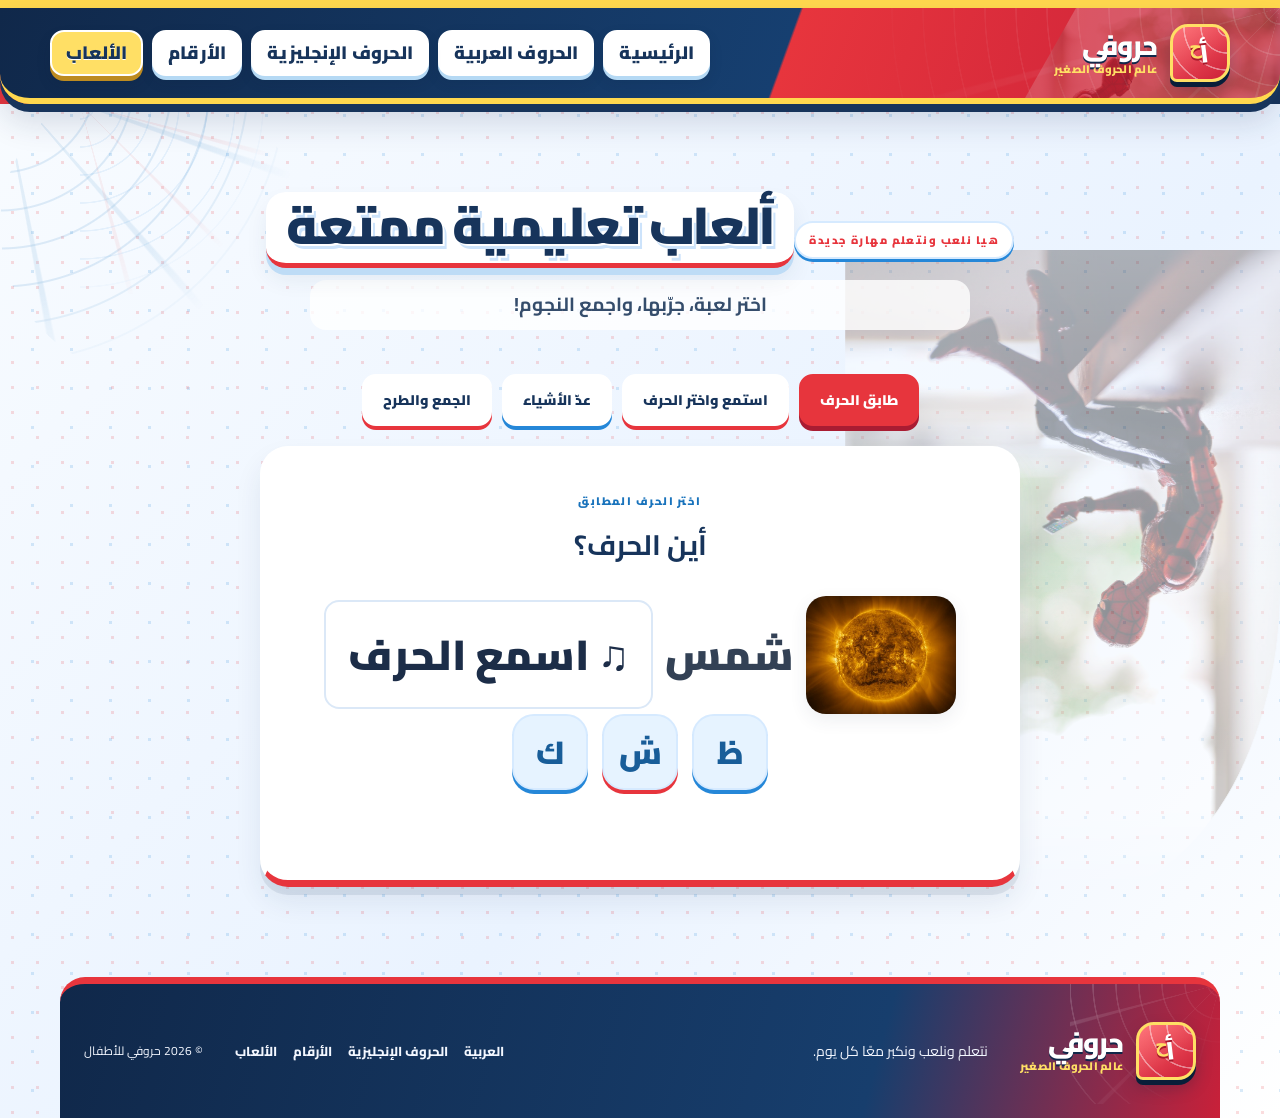
==== games.html @ eeb4c083 "Initial commit: Horoofy Kids learning site" ====
<!doctype html><html lang="ar" dir="rtl"><head><meta charset="utf-8"><meta name="viewport" content="width=device-width,initial-scale=1"><title>ألعاب حروفي للأطفال</title><link href="https://fonts.googleapis.com/css2?family=Cairo:wght@400;600;700;800&family=Nunito:wght@400;600;700;800;900&display=swap" rel="stylesheet"><link rel="stylesheet" href="css/style.css"><link rel="stylesheet" href="css/games.css?v=2"><link rel="stylesheet" href="css/responsive.css?v=10"><script defer src="js/data.js"></script><script defer src="js/photos.js?v=2"></script><script defer src="js/illustrations.js?v=4"></script><script defer src="js/app.js?v=5"></script></head><body><header id="header"></header><main class="page-main" data-page="games"><div class="page-intro"><span class="eyebrow">هيا نلعب ونتعلم مهارة جديدة</span><h1>ألعاب تعليمية ممتعة</h1><p>اختر لعبة، جرّبها، واجمع النجوم!</p></div><div class="game-tabs" role="tablist"><button class="tab active" data-game="match">طابق الحرف</button><button class="tab" data-game="sound">استمع واختر الحرف</button><button class="tab" data-game="count">عدّ الأشياء</button><button class="tab" data-game="math">الجمع والطرح</button></div><section class="game-box" id="gameBox"></section><section class="math-practice" id="mathPractice" hidden><div class="math-heading"><span class="eyebrow">تدريب ممتع</span><h2>هيا نتعلم الجمع والطرح!</h2><p>اختر العملية ثم أجب عن المسألة.</p></div><div class="math-modes"><button class="math-mode active" data-operation="add">الجمع ＋</button><button class="math-mode" data-operation="subtract">الطرح −</button></div><div id="mathQuestion" class="math-question" aria-live="polite"></div></section></main><footer id="footer"></footer></body></html>
---- css/style.css ----
:root{--green:#58c98d;--blue:#70c8f8;--yellow:#ffd76a;--coral:#ff8c82;--lav:#b9a4f5;--cream:#fff9ef;--ink:#334155;--muted:#728096;--white:#fff;--shadow:0 14px 38px #33415512;--round:24px}*{box-sizing:border-box}html{scroll-behavior:smooth}body{margin:0;background:var(--cream);color:var(--ink);font-family:'Nunito','Cairo',sans-serif;font-size:16px}button,input,a{font:inherit}button,a{-webkit-tap-highlight-color:transparent}a{color:inherit;text-decoration:none}button{cursor:pointer;color:inherit}button:focus-visible,a:focus-visible,input:focus-visible{outline:3px solid #4c9ee8;outline-offset:3px}.nav-wrap{max-width:1160px;height:86px;margin:auto;padding:0 24px;display:flex;align-items:center;justify-content:space-between}.brand{display:flex;gap:10px;align-items:center;font-weight:900;font-size:20px;line-height:1.05}.brand small{display:block;font-size:11px;color:var(--muted);letter-spacing:.08em;margin-top:5px}.brand-mark{width:48px;height:44px;display:flex;align-items:center;justify-content:center;position:relative}.brand-mark i{font-style:normal;color:#ff8c82;font-size:27px;transform:rotate(-8deg)}.brand-mark b{font-size:20px;color:#4eaf7b;margin:-10px 0 0 -3px}.nav-links{display:flex;align-items:center;gap:26px}.nav-links a{color:#5f6d7d;font-weight:800;font-size:14px;transition:color .18s}.nav-links a:hover{color:#269a65}.menu-toggle{display:none;background:white;border:0;border-radius:12px;padding:9px 13px;font-size:22px}.eyebrow{text-transform:uppercase;letter-spacing:.13em;font-size:11px;font-weight:900;color:#39a572;display:block}.btn{border:0;border-radius:999px;padding:13px 22px;font-weight:900;display:inline-flex;align-items:center;justify-content:center;gap:12px;min-height:48px;transition:transform .2s,box-shadow .2s}.btn:hover{transform:translateY(-2px);box-shadow:0 9px 20px #33415515}.btn.primary{background:var(--green);color:#fff}.btn.secondary{background:#fff;color:var(--ink);border:1px solid #e9edf0}.btn.dark{background:var(--ink);color:#fff}.page-main{max-width:1120px;margin:auto;padding:36px 24px 90px}.page-intro{text-align:center;padding:42px 0 28px}.page-intro h1{font-size:clamp(36px,5vw,52px);line-height:1.08;margin:10px 0 12px;font-weight:900;letter-spacing:-.04em}.page-intro p{color:var(--muted);font-size:17px;margin:0}.footer-wrap{max-width:1160px;margin:auto;padding:38px 24px;display:flex;align-items:center;gap:32px;border-top:1px solid #ede8df}.footer-wrap>p{color:var(--muted);font-size:14px;flex:1}.footer-links{display:flex;gap:16px;flex-wrap:wrap;font-size:13px;font-weight:800;color:#657185}.footer-wrap>small{color:#9aa3ae;font-size:12px}.empty{grid-column:1/-1;text-align:center;padding:30px;color:var(--muted)}
body{background-image:radial-gradient(#ffd76a35 1.3px,transparent 1.3px),radial-gradient(#70c8f825 1.2px,transparent 1.2px);background-size:34px 34px,48px 48px;background-position:0 0,15px 19px}header{position:relative;z-index:6}.nav-wrap{background:#fffdf9d9;border:1px solid #fff;border-radius:0 0 24px 24px;box-shadow:0 7px 22px #3341550b}.brand-mark{background:#eaf8ee;border-radius:16px;box-shadow:0 5px 0 #d0eedb}.nav-links a{padding:10px 12px;border-radius:999px}.nav-links a:hover{background:#eaf8ee}.btn.primary{box-shadow:0 6px 0 #39aa70}.btn.primary:active{transform:translateY(3px);box-shadow:0 3px 0 #39aa70}.footer-wrap{background:#fffdf7;border-radius:26px 26px 0 0}
---- css/games.css ----
.game-tabs{display:flex;justify-content:center;gap:10px;flex-wrap:wrap;margin:16px 0 20px}.tab{border:1px solid #e9e8e3;background:#fff;border-radius:999px;padding:11px 19px;font-size:14px;font-weight:900;color:#667283;min-height:44px}.tab.active{background:#58c98d;color:white;border-color:#58c98d}.game-box{max-width:760px;min-height:370px;margin:auto;background:white;border-radius:28px;box-shadow:var(--shadow);padding:42px 28px;text-align:center}.game-box h2{font-size:28px;margin:8px 0 25px}.game-prompt{font-size:42px;font-weight:900;color:#36a875;min-height:70px}.choices{display:flex;justify-content:center;gap:14px;flex-wrap:wrap}.choice{min-width:76px;min-height:76px;background:#e7f6ed;border:2px solid transparent;border-radius:22px;font-size:32px;font-family:'Cairo',sans-serif;font-weight:900;color:#299365;transition:transform .15s,background .15s}.choice:hover:not(:disabled){transform:scale(1.06);background:#d8f2e2}.choice:disabled{opacity:.7}.objects{font-size:40px;color:#f2b943;margin:8px auto 20px;max-width:400px;line-height:1.6}.game-box>.choice{margin:0 6px}.game-feedback{min-height:28px;font-weight:900;color:#e28070;margin:20px 0 0}.game-feedback.correct{color:#36a875}.game-result{padding:10px}.result-star{font-size:68px;color:#ffcf50}.game-result h2{margin:8px 0}.game-result p{color:var(--muted);margin-bottom:24px}
.objects{display:flex;flex-wrap:wrap;justify-content:center;gap:10px;margin:8px auto 20px;max-width:420px}.objects img{width:58px;height:58px;object-fit:cover;border-radius:14px;box-shadow:0 5px 14px #33415516}.game-prompt{display:flex;align-items:center;justify-content:center;gap:12px;flex-wrap:wrap}.game-word-photo{width:150px;height:118px;object-fit:cover;border-radius:20px;background:#f4f0e8;box-shadow:0 6px 18px #33415515}

.result-star{width:96px;height:96px;margin:0 auto 12px}.result-star img{display:block;width:100%;height:100%;object-fit:cover;border-radius:24px}.game-prompt span{color:#334155}
.math-practice{max-width:920px;margin:38px auto 20px;padding:30px;border:3px solid #fff;border-bottom:6px solid #2587d8;border-radius:28px;background:linear-gradient(135deg,#fff 0%,#e8f4ff 100%);box-shadow:0 9px 0 #17345b12,0 16px 28px #17345b12;text-align:center}
.math-heading h2{margin:8px 0;color:#17385f;font-size:32px}.math-heading p{margin:0;color:#526783;font-weight:700}
.math-modes,.math-choices{display:flex;justify-content:center;flex-wrap:wrap;gap:12px}
.math-modes{margin:24px 0}.math-mode,.math-answer{min-width:104px;padding:12px 22px;border:2px solid #d6eaff;border-radius:16px;background:#fff;color:#17385f;font:900 20px 'Cairo',sans-serif;box-shadow:0 4px 0 #bedcf6;cursor:pointer}
.math-mode.active{border-color:#e7353d;background:#ffdf65;box-shadow:0 5px 0 #bd8b20}
.math-question{padding:20px;border-radius:22px;background:#ffffffb8}
.math-equation{display:flex;align-items:center;justify-content:center;gap:18px;margin-bottom:22px;color:#17385f;font-size:clamp(36px,7vw,58px);font-weight:1000}
.math-equation b{color:#e7353d}.math-mark{width:68px;height:68px;display:grid;place-items:center;border-radius:20px;background:#fff0bc;color:#17385f}
.math-answer{min-width:84px;font-size:26px;transition:transform .15s,background .15s}.math-answer:hover:not(:disabled){transform:translateY(-3px);background:#e5f4ff}.math-answer:disabled{cursor:default}.math-answer.right-answer{border-color:#4bbf85;background:#dcf8e9;box-shadow:0 4px 0 #a1dfbd}
.math-feedback{min-height:30px;margin:18px 0 8px;color:#c22f3d;font-size:17px;font-weight:900}.math-feedback.correct{color:#188850}.math-next[hidden]{display:none}
@media(max-width:640px){.math-practice{margin:28px 0 15px;padding:20px 13px;border-radius:22px}.math-heading h2{font-size:25px}.math-question{padding:17px 10px}.math-equation{gap:11px;margin-bottom:18px}.math-mark{width:55px;height:55px}.math-mode{min-width:0;padding:11px 18px;font-size:17px}}

.math-practice[hidden]{display:none}
---- css/responsive.css ----
@media(max-width:900px){.nav-links{gap:14px}.category-grid{grid-template-columns:repeat(2,1fr)}.letter-grid{grid-template-columns:repeat(5,1fr)}.featured-row{grid-template-columns:repeat(3,1fr)}.summary{align-items:flex-start;flex-wrap:wrap}.summary>div:first-child{width:100%}.number-grid{grid-template-columns:repeat(4,1fr)}}@media(max-width:640px){.nav-wrap{height:72px;padding:0 18px}.menu-toggle{display:block}.nav-links{display:none;position:absolute;z-index:5;left:14px;right:14px;top:66px;padding:13px;background:#fff;border-radius:18px;box-shadow:var(--shadow);flex-direction:column;align-items:stretch;gap:0}.nav-links.open{display:flex}.nav-links a{padding:12px 13px;border-radius:10px}.nav-links a:hover{background:#edf9f1}.hero{grid-template-columns:1fr;padding:26px 0 30px;gap:10px}.hero-copy{text-align:center}.hero-copy p{font-size:16px}.actions{justify-content:center}.hero-art{height:255px;margin:8px 4px}.block{width:95px;height:105px;font-size:72px}.block-star{width:58px;height:58px;font-size:30px}.section{padding:25px 0 32px}.section h2,.challenge h2{font-size:24px}.category-grid{gap:11px}.category{min-height:190px;padding:16px;border-radius:20px}.category h3{font-size:16px}.cat-art{height:62px;width:68px;font-size:42px}.arrow{right:15px;bottom:14px}.featured-row{grid-template-columns:repeat(2,1fr)}.challenge{padding:20px;gap:14px;flex-wrap:wrap}.challenge-icon{width:50px;height:50px}.challenge>div:nth-child(2){min-width:calc(100% - 70px)}.challenge .btn{margin-left:auto}.stats{width:100%;gap:8px}.stat{min-width:0;flex:1;padding:13px 6px}.stat b{font-size:20px}.stat span{font-size:10px}.page-main{padding:18px 17px 65px}.page-intro{padding:33px 0 21px}.page-intro p{font-size:15px}.toolbar{flex-direction:column;align-items:stretch;margin-bottom:20px}.search{width:100%}.check-filter{justify-content:center}.letter-grid{grid-template-columns:repeat(3,1fr);gap:9px}.letter-card{min-height:132px;border-radius:17px}.letter-art{height:55px;width:55px;font-size:33px}.letter-card strong{font-size:13px}.detail{grid-template-columns:1fr;gap:15px;padding:19px;text-align:center}.detail-letter{width:125px;height:125px;font-size:78px;border-radius:28px;margin:auto}.detail-actions,.pager,.forms{justify-content:center}.detail-copy h2{font-size:26px}.number-grid{grid-template-columns:repeat(2,1fr);gap:10px}.number-card{min-height:145px}.number-card>b{font-size:38px}.game-tabs{gap:6px}.tab{padding:10px 13px;font-size:12px}.game-box{padding:30px 16px;min-height:330px}.game-box h2{font-size:23px}.choice{min-width:67px;min-height:67px}.progress-cards{grid-template-columns:1fr}.progress-card{padding:18px}.achievement{align-items:flex-start;padding:19px;gap:14px}.badge{width:55px;height:55px;flex:none}.achievement h2{font-size:18px}.progress-bottom{flex-wrap:wrap;gap:12px}.progress-bottom p{width:100%;margin:0}.footer-wrap{padding:28px 20px;display:grid;grid-template-columns:1fr 1fr;gap:12px}.footer-wrap>p{grid-column:1/-1;margin:0}.footer-links{grid-column:1/-1;gap:13px}.footer-wrap>small{grid-column:1/-1}}@media(max-width:360px){.letter-grid{grid-template-columns:repeat(2,1fr)}.category-grid{grid-template-columns:1fr}.category{min-height:175px}.actions .btn{padding:12px 16px}.hero-copy h1{font-size:39px}}@media(prefers-reduced-motion:reduce){*,*::before,*::after{scroll-behavior:auto!important;animation-duration:.01ms!important;animation-iteration-count:1!important;transition-duration:.01ms!important}}
@media(max-width:640px){.letter-card{min-height:205px;padding:11px 6px 13px;gap:4px}.letter-art{width:60px;height:56px;font-size:41px;border-radius:19px 19px 22px 15px}.word-thumb{width:78px;height:70px;border-radius:16px}.letter-card strong{font-size:12px}.letter-card>span:nth-of-type(2){font-size:11px}}
/* Red-and-blue web-hero comic theme */
:root{--green:#e7353d;--blue:#2587d8;--yellow:#ffd54f;--coral:#ed394b;--lav:#6e91e8;--cream:#f4f8ff;--ink:#1c2d48;--muted:#66758e;--shadow:0 14px 34px #12345b16}
body{background-color:#f4f8ff;background-image:radial-gradient(#e7353d20 1.25px,transparent 1.4px),radial-gradient(#2587d81c 1.2px,transparent 1.4px);background-size:32px 32px,46px 46px;background-position:0 0,17px 20px}
.nav-wrap{height:82px;max-width:1240px;gap:28px;padding:10px 28px;background:linear-gradient(110deg,#fff 0%,#f0f7ff 100%);border:2px solid #fff;border-bottom:5px solid #e7353d;border-radius:0 0 25px 25px;box-shadow:0 9px 24px #16355715}
.brand{gap:12px;color:#1c2d48;font-size:21px;letter-spacing:-.02em}
.brand small{color:#51708e;letter-spacing:.025em}
.brand-mark{width:50px;height:48px;overflow:hidden;border-radius:16px 16px 16px 6px;background-color:#e7353d;background-image:repeating-radial-gradient(circle at 100% 0%,transparent 0 7px,#ffffff52 7.5px 8.5px,transparent 9px 15px);box-shadow:0 5px 0 #b91e32,0 8px 16px #bd23352b}
.brand-mark::before{content:"";position:absolute;inset:0;background:linear-gradient(145deg,#ffffff22,transparent 65%);pointer-events:none}
.brand-mark i,.brand-mark b{position:relative;z-index:1;color:#fff;font-weight:900;text-shadow:0 2px 0 #a8192b}
.brand-mark b{color:#ffdf65}
.nav-links{gap:5px}
.nav-links a{padding:10px 13px;border-radius:14px;color:#294260;font-weight:900;transition:color .18s,background .18s,transform .18s}
.nav-links a:hover,.nav-links a:focus-visible{color:#fff;background:#e7353d;transform:translateY(-2px);box-shadow:0 4px 0 #b91e32}
.menu-toggle{color:#fff;background:#e7353d;box-shadow:0 4px 0 #b91e32;font-weight:900}
.eyebrow{color:#1973bc}
.btn.primary{background:#e7353d;box-shadow:0 5px 0 #b91e32;color:white}
.btn.primary:active{box-shadow:0 2px 0 #b91e32}
.btn.secondary{border:2px solid #dbe8f7;color:#1c2d48}
.btn.dark{background:#1d3d69;box-shadow:0 5px 0 #112947}
.text-link,.pager button{color:#147cc5}
.category.mint{background:#e0f1ff}.category.blue{background:#d8eaff}.category.yellow{background:#fff0bc}.category.pink{background:#ffe1e5}
.category{border:2px solid #ffffffc9;box-shadow:0 7px 0 #d7e5f4,0 13px 26px #1c2d4812}
.letter-card{border-color:#fff;border-bottom:4px solid #e7353d;box-shadow:0 6px 0 #d9e7f5,0 10px 20px #1c2d4810}
.letter-card:hover{border-color:#cfe5fb;border-bottom-color:#2587d8;box-shadow:0 8px 0 #c8def3,0 15px 26px #1c2d481a}
.letter-art{background-color:#e7353d;background-image:repeating-radial-gradient(circle at 100% 0%,transparent 0 8px,#ffffff48 8.5px 9.5px,transparent 10px 17px),linear-gradient(145deg,#f45159,#d91f38);color:#fff}
.letter-art.blue{background-color:#2587d8;background-image:repeating-radial-gradient(circle at 100% 0%,transparent 0 8px,#ffffff50 8.5px 9.5px,transparent 10px 17px),linear-gradient(145deg,#55b5f6,#1975cb);color:#fff}
.letter-art.yellow{background-color:#ffcd43;background-image:repeating-radial-gradient(circle at 100% 0%,transparent 0 8px,#ffffff70 8.5px 9.5px,transparent 10px 17px),linear-gradient(145deg,#ffe36c,#f4ae25);color:#714414}
.letter-art.pink{background-color:#eb394c;background-image:repeating-radial-gradient(circle at 100% 0%,transparent 0 8px,#ffffff50 8.5px 9.5px,transparent 10px 17px),linear-gradient(145deg,#ff6b71,#df263f);color:#fff}
.letter-art.lav{background-color:#2587d8;background-image:repeating-radial-gradient(circle at 100% 0%,transparent 0 8px,#ffffff50 8.5px 9.5px,transparent 10px 17px),linear-gradient(145deg,#5ac7e7,#397ed8);color:#fff}
.letter-art{-webkit-text-stroke:1.4px #fff;text-shadow:0 2px 0 #1a4771}
.letter-art.yellow{-webkit-text-stroke:1.2px #fff;text-shadow:0 2px 0 #a66f1a}
.letter-art::after{color:#ffdf65}
.word-thumb{border:3px solid white;box-shadow:0 5px 0 #dbe7f4,0 9px 16px #1c2d4818}
.game-tabs .tab.active{background:#e7353d;border-color:#e7353d;box-shadow:0 4px 0 #b91e32}
.choice{background:#e6f3ff;color:#185d99;border-color:#cae3fa}
.choice:hover:not(:disabled){background:#d5ebff}
.progress-track i{background:#e7353d}
.progress-card.blue .progress-track i{background:#2587d8}
.progress-card.yellow .progress-track i{background:#f1b933}
.stat b{color:#e7353d}
.footer-wrap{border-top:5px solid #e7353d;background:#edf5ff;border-radius:25px 25px 0 0}
@media(max-width:640px){.nav-wrap{height:72px;padding:8px 17px;gap:12px}.brand{font-size:18px}.brand-mark{width:44px;height:42px}.nav-links{gap:0}.nav-links a:hover{background:#e7353d;color:#fff}.category{box-shadow:0 5px 0 #d7e5f4,0 10px 18px #1c2d4810}}
/* Stronger comic-web header and layered page backdrop */
body{position:relative;isolation:isolate;background-image:radial-gradient(#e7353d22 1.4px,transparent 1.6px),radial-gradient(#2587d826 1.3px,transparent 1.5px),linear-gradient(180deg,#f8fbff 0%,#eff6ff 100%);background-size:28px 28px,42px 42px,100% 100%;background-position:0 0,14px 18px,0 0}
body::before,body::after{content:"";position:fixed;z-index:-1;width:300px;height:300px;pointer-events:none;opacity:.38;border-radius:50%;background:repeating-radial-gradient(circle at 0 0,transparent 0 19px,#1977bd55 20px 21px,transparent 22px 38px),repeating-conic-gradient(from 4deg at 0 0,transparent 0deg 14deg,#1977bd40 14.5deg 15.5deg,transparent 16deg 30deg);mask-image:radial-gradient(circle at 0 0,#000 0 52%,transparent 73%)}
body::before{top:76px;left:0}
body::after{right:0;bottom:-100px;transform:rotate(180deg);background:repeating-radial-gradient(circle at 0 0,transparent 0 19px,#e7353d50 20px 21px,transparent 22px 38px),repeating-conic-gradient(from 4deg at 0 0,transparent 0deg 14deg,#e7353d38 14.5deg 15.5deg,transparent 16deg 30deg)}
header{padding-top:8px}
.nav-wrap{height:88px;max-width:1220px;padding:10px 28px;gap:24px;position:relative;overflow:hidden;border:2px solid #fff;border-bottom:6px solid #e7353d;border-radius:0 0 30px 30px;background:linear-gradient(100deg,#fff 0%,#fff 58%,#e7f3ff 58%,#d8eaff 100%);box-shadow:0 7px 0 #2587d8,0 15px 30px #15345320}
.nav-wrap::before{content:"";position:absolute;right:0;top:0;width:240px;height:100%;opacity:.42;pointer-events:none;background:repeating-radial-gradient(circle at 100% 0,transparent 0 13px,#2587d846 13.5px 14.5px,transparent 15px 27px),repeating-conic-gradient(from 0deg at 100% 0,transparent 0deg 14deg,#2587d832 14.5deg 15.5deg,transparent 16deg 30deg);mask-image:linear-gradient(90deg,transparent,#000)}
.brand,.nav-links,.menu-toggle{position:relative;z-index:1}
.brand{gap:13px;font-size:24px;letter-spacing:-.035em;color:#17385f}
.brand small{font-size:11px;letter-spacing:.02em;color:#b72836;margin-top:5px}
.brand-mark{width:58px;height:56px;border-radius:18px 18px 18px 7px;border:3px solid #fff;background-color:#e7353d;background-image:repeating-radial-gradient(circle at 100% 0,transparent 0 7px,#ffffff55 7.5px 8.5px,transparent 9px 15px),linear-gradient(145deg,#f75861,#ce1f37);box-shadow:0 5px 0 #ae1a30,0 8px 15px #ae1a3030}
.brand-mark i{font:900 25px 'Cairo';color:#fff;text-shadow:0 2px #a8192b;transform:rotate(-7deg)}
.brand-mark b{font:900 19px 'Nunito';color:#ffdf65;text-shadow:0 2px #a8192b}
.nav-links{gap:8px}
.nav-links a{min-height:44px;padding:10px 15px;display:flex;align-items:center;justify-content:center;border:2px solid #fff;border-radius:15px;background:#ffffffb8;color:#183b62;font-size:14px;font-weight:1000;box-shadow:0 3px 0 #b9d8f2;transition:transform .16s,background .16s,color .16s,box-shadow .16s}
.nav-links a:hover,.nav-links a:focus-visible{transform:translateY(-3px) rotate(-1deg);background:#e7353d;color:#fff;box-shadow:0 6px 0 #ae1a30}
.menu-toggle{background:#e7353d;color:#fff;border:2px solid #fff;box-shadow:0 4px 0 #ae1a30}
.page-intro{position:relative}
.page-intro h1{color:#17385f;text-shadow:2px 2px 0 #fff,4px 5px 0 #d6eaff}
.page-intro .eyebrow{display:inline-block;padding:7px 13px;border-radius:999px;background:#fff;border:2px solid #d6eaff;box-shadow:0 3px 0 #2587d8}
.section-head h2,.hero-copy h1{color:#17385f}
@media(max-width:900px){.nav-wrap{gap:12px;padding-left:19px;padding-right:19px}.nav-links{gap:4px}.nav-links a{padding:9px 10px}}
@media(max-width:640px){header{padding-top:0}.nav-wrap{height:74px;gap:10px;padding:8px 15px;border-radius:0 0 22px 22px}.brand{gap:9px;font-size:19px}.brand-mark{width:46px;height:44px;border-radius:14px 14px 14px 6px}.brand small{font-size:10px}.nav-links{top:69px;background:#fff;border:2px solid #e0efff;border-bottom:5px solid #e7353d}.nav-links a{min-height:42px;border-radius:12px;box-shadow:none}.nav-links a:hover{background:#e7353d;color:#fff}body::before,body::after{width:190px;height:190px;opacity:.24}}
/* Final comic-book polish: bold header, active navigation, clean panels */
header{padding-top:0;background:linear-gradient(90deg,#e7353d 0 50%,#17345b 50% 100%);border-top:8px solid #ffd84e}
.nav-wrap{height:96px;max-width:100%;padding:12px max(28px,calc((100vw - 1180px)/2));border:0;border-bottom:6px solid #ffd84e;border-radius:0 0 30px 30px;background:linear-gradient(110deg,#10284a 0%,#163f70 61%,#e7353d 61.2%,#c92039 100%);box-shadow:0 8px 0 #17345b,0 18px 32px #10284a28}
.nav-wrap::before{right:0;width:34%;opacity:.35;background:repeating-radial-gradient(circle at 100% 0,transparent 0 15px,#fff7 15.5px 16.5px,transparent 17px 31px),repeating-conic-gradient(from 0deg at 100% 0,transparent 0deg 14deg,#fff5 14.5deg 15.5deg,transparent 16deg 30deg);mask-image:linear-gradient(90deg,transparent,#000)}
.brand{color:#fff;font-size:25px;text-shadow:0 2px #10284a}
.brand small{color:#ffdf65;text-shadow:none;font-weight:900}
.brand-mark{width:60px;height:58px;border:3px solid #ffdf65;background-color:#e7353d;background-image:repeating-radial-gradient(circle at 100% 0,transparent 0 8px,#ffffff70 8.5px 9.5px,transparent 10px 17px),linear-gradient(145deg,#ff6268,#cc2038);box-shadow:0 5px 0 #091e39,0 8px 16px #091e3940}
.nav-links{gap:9px}
.nav-links a{padding:10px 14px;min-height:46px;border:2px solid #fff;border-radius:14px;background:#fff;color:#17345b;font-weight:1000;box-shadow:0 4px 0 #b5d9f4,0 6px 13px #091e3920}
.nav-links a:hover,.nav-links a:focus-visible{background:#ffdf65;color:#17345b;border-color:#fff;transform:translateY(-3px) rotate(-1deg);box-shadow:0 7px 0 #bd8b20}
.nav-links a.active{background:#ffdf65;color:#17345b;border-color:#fff;box-shadow:0 5px 0 #bd8b20,0 8px 14px #091e3925}
.menu-toggle{background:#ffdf65;color:#17345b;border:2px solid #fff;box-shadow:0 4px 0 #bd8b20}
.page-intro h1{display:inline-block;padding:5px 20px 10px;border-radius:20px;background:#fff;border-bottom:5px solid #e7353d;box-shadow:0 7px 0 #bedcf6,0 12px 22px #17345b12}
.page-intro p{max-width:660px;margin:0 auto;background:#ffffffc9;padding:9px 16px;border-radius:16px}
.hero-photo{border:6px solid #fff;box-shadow:9px 9px 0 #e7353d,-5px -5px 0 #2587d8,0 18px 38px #17345b20}
.hero-photo-caption{border:2px solid #e7353d;box-shadow:0 4px 0 #17345b}
.category{border:3px solid #fff;border-bottom:6px solid #2587d8;box-shadow:0 9px 0 #17345b14,0 14px 25px #17345b12}
.category:hover{border-bottom-color:#e7353d;transform:translateY(-5px) rotate(-.5deg)}
.featured-card,.number-card,.progress-card,.game-box{border:3px solid #fff;border-bottom:5px solid #2587d8;box-shadow:0 7px 0 #17345b12,0 14px 25px #17345b10}
.featured-card:hover,.number-card:hover{border-bottom-color:#e7353d}
.letter-card{border:2px solid #fff;border-bottom:5px solid #e7353d}
.challenge{border:3px solid #fff;border-bottom:6px solid #2587d8;box-shadow:0 8px 0 #17345b12}
.btn{border-radius:15px}
.btn.primary{border:2px solid #fff;box-shadow:0 5px 0 #a91c32,0 8px 15px #17345b20}
.btn.primary:hover{box-shadow:0 8px 0 #a91c32,0 12px 20px #17345b25}
@media(max-width:900px){.nav-wrap{height:86px;padding-left:20px;padding-right:20px}.nav-links{gap:5px}.nav-links a{padding:9px 10px;font-size:13px}}
@media(max-width:640px){header{border-top-width:5px}.nav-wrap{height:75px;padding:8px 14px;border-radius:0 0 22px 22px}.brand{font-size:19px}.brand-mark{width:46px;height:44px}.nav-links{top:71px;background:#10284a;border:2px solid #ffdf65;border-bottom:5px solid #e7353d;box-shadow:0 12px 24px #10284a35}.nav-links a{margin:3px;background:#fff}.nav-links a.active{background:#ffdf65}.page-intro h1{padding:4px 14px 8px}.hero-photo{border-width:4px;box-shadow:5px 5px 0 #e7353d,-3px -3px 0 #2587d8,0 12px 26px #17345b20}}
/* Spider-Man background photo and child-friendly legibility */
body::after{content:"";position:fixed;z-index:-1;right:0;bottom:0;width:min(34vw,460px);height:min(76vh,650px);pointer-events:none;border-radius:48% 0 0 0;opacity:.22;background:linear-gradient(180deg,#f4f8ff00 45%,#f4f8ff55 100%),url('../assets/photos/spiderman-background.jpg') 32% 38%/cover no-repeat;mask-image:linear-gradient(180deg,transparent 0,#000 14%,#000 100%);mix-blend-mode:multiply}
.nav-wrap::after{content:"";position:absolute;z-index:0;right:0;top:0;width:255px;height:100%;pointer-events:none;opacity:.35;background:linear-gradient(90deg,#c9203970,#10284a22),url('../assets/photos/spiderman-background.jpg') 28% 34%/cover no-repeat;clip-path:polygon(20% 0,100% 0,100% 100%,0 100%)}
.nav-links a{font-size:19px;line-height:1.2;letter-spacing:.01em;text-shadow:0 1px #fff}
.brand{font-size:27px}
.page-intro p,.hero-copy p{font-size:19px;line-height:1.65;color:#354b68;font-weight:700}
.letter-card strong{font-size:16px;color:#17345b}.letter-card>span:nth-of-type(2){font-size:14px;color:#475b78}
.check-filter,.search input{font-size:16px;font-weight:800;color:#273f5e}
@media(max-width:900px){.nav-links a{font-size:16px}.brand{font-size:23px}.nav-wrap::after{width:200px}}
@media(max-width:640px){body::after{width:225px;height:360px;opacity:.14}.nav-wrap::after{width:120px;opacity:.25}.nav-links a{font-size:18px;min-height:48px}.brand{font-size:20px}.page-intro p,.hero-copy p{font-size:17px}.letter-card strong{font-size:14px}.letter-card>span:nth-of-type(2){font-size:12px}}
/* Arabic-first navigation for young learners */
.nav-links{direction:rtl}
.nav-links a{font-family:'Cairo','Nunito',sans-serif;font-size:18px}
.brand,.brand small{font-family:'Cairo','Nunito',sans-serif}
@media(max-width:900px){.nav-links a{font-size:16px}}
@media(max-width:640px){.nav-links a{font-size:18px}}
/* Arabic-first typography across all learner-facing pages */
html[lang="ar"] body{font-family:'Cairo','Nunito',sans-serif}
.page-main,.hero-copy,.category,.game-box,.progress-card,.achievement{font-family:'Cairo','Nunito',sans-serif}
/* Extra web-hero touches across every learning page */
main{position:relative;isolation:isolate}
main::before{content:"";position:absolute;z-index:-1;top:0;left:0;width:190px;height:190px;opacity:.28;pointer-events:none;background:repeating-radial-gradient(circle at 0 0,transparent 0 14px,#2587d84d 14.5px 15.5px,transparent 16px 28px),repeating-conic-gradient(from 0deg at 0 0,transparent 0deg 14deg,#e7353d3b 14.5deg 15.5deg,transparent 16deg 30deg);mask-image:radial-gradient(circle at 0 0,#000 0 54%,transparent 76%)}
.hero-copy{position:relative}
.hero-copy::before{content:"✦ مغامرة الأبطال ✦";display:inline-flex;align-items:center;margin-bottom:7px;padding:7px 14px;border:2px solid #fff;border-radius:999px;background:#ffdf65;color:#17345b;font:900 14px 'Cairo',sans-serif;box-shadow:0 4px 0 #bd8b20,0 7px 14px #17345b18;transform:rotate(-2deg)}
.category{border:3px solid #fff;border-bottom:6px solid #2587d8;box-shadow:0 8px 0 #17345b14,0 14px 25px #17345b12}
.category::before{content:"";position:absolute;z-index:0;top:0;right:0;width:84px;height:84px;opacity:.22;pointer-events:none;background:repeating-radial-gradient(circle at 100% 0,transparent 0 11px,#2587d85c 11.5px 12.5px,transparent 13px 23px),repeating-conic-gradient(from 0deg at 100% 0,transparent 0deg 14deg,#e7353d4a 14.5deg 15.5deg,transparent 16deg 30deg);mask-image:linear-gradient(135deg,#000,transparent 86%)}
.category:hover{border-bottom-color:#e7353d;transform:translateY(-5px) rotate(-.4deg)}
.featured-card{position:relative;overflow:hidden;border:2px solid #fff;border-bottom:5px solid #2587d8;box-shadow:0 6px 0 #17345b12,0 12px 23px #17345b12}
.featured-card::after{content:"";position:absolute;top:0;right:0;width:55px;height:55px;opacity:.34;pointer-events:none;background:repeating-radial-gradient(circle at 100% 0,transparent 0 8px,#2587d85c 8.5px 9.5px,transparent 10px 18px),repeating-conic-gradient(from 0deg at 100% 0,transparent 0deg 14deg,#e7353d4a 14.5deg 15.5deg,transparent 16deg 30deg);mask-image:linear-gradient(135deg,#000,transparent 88%)}
.featured-card:hover{border-bottom-color:#e7353d;transform:translateY(-5px) rotate(-.5deg)}
.game-tabs .tab{border:2px solid #fff;box-shadow:0 4px 0 #bedcf6;transition:transform .16s,background .16s,color .16s}
.game-tabs .tab:hover{transform:translateY(-2px)}
.game-tabs .tab.active{background:#e7353d;border-color:#e7353d;color:#fff;box-shadow:0 5px 0 #a91c32}
body::after{opacity:.3}
@media(max-width:640px){main::before{width:115px;height:115px;opacity:.18}.hero-copy::before{font-size:12px;padding:6px 11px}.category::before{width:60px;height:60px}.featured-card::after{width:42px;height:42px}}
/* Spider-Man comic-book makeover: stronger colors, bold panels and visible web details */
:root{--green:#e7353d;--blue:#2587d8;--yellow:#ffdf65;--coral:#e7353d;--lav:#6e91e8;--cream:#edf5ff;--ink:#17345b;--muted:#526783;--shadow:0 12px 28px #10284a20}
body{background-color:#edf5ff;background-image:radial-gradient(#e7353d2b 1.5px,transparent 1.7px),radial-gradient(#2587d82c 1.5px,transparent 1.7px),linear-gradient(135deg,#f9fcff 0%,#eaf3ff 60%,#fff 100%);background-size:25px 25px,39px 39px,100% 100%;background-position:0 0,13px 18px,0 0}
body::after{opacity:.42;filter:saturate(1.2) contrast(1.08)}
.hero{position:relative;margin:28px auto 10px;padding:28px 32px 38px;border:3px solid #fff;border-bottom:8px solid #e7353d;border-radius:34px;background:linear-gradient(115deg,#fff 0%,#f7fbff 56%,#e4f1ff 100%);box-shadow:0 9px 0 #17345b18,0 18px 38px #17345b20;overflow:hidden}
.hero::before{content:"";position:absolute;right:0;top:0;width:155px;height:155px;opacity:.32;pointer-events:none;background:repeating-radial-gradient(circle at 100% 0,transparent 0 12px,#2587d87a 12.5px 13.5px,transparent 14px 25px),repeating-conic-gradient(from 0deg at 100% 0,transparent 0deg 14deg,#e7353d66 14.5deg 15.5deg,transparent 16deg 30deg);mask-image:linear-gradient(135deg,#000,transparent 90%)}
.hero-copy::before{content:"✦ مغامرة سبايدرمان ✦";background:#e7353d;color:#fff;border-color:#fff;box-shadow:0 4px 0 #a91c32,0 7px 14px #17345b24;text-shadow:0 2px #a91c32}
.hero-copy h1{color:#17345b;text-shadow:2px 2px 0 #fff,4px 5px 0 #cce3fb}
.hero-copy h1 b{color:#e7353d!important}
.hero-photo{border:5px solid #fff;border-radius:30px;box-shadow:7px 7px 0 #e7353d,-5px -5px 0 #2587d8,0 16px 32px #17345b24}
.hero-photo-caption{background:#17345b;color:#fff;border:2px solid #ffdf65;box-shadow:0 4px 0 #e7353d}
.section-head h2{color:#17345b;text-shadow:1px 2px 0 #fff}
.section-head .eyebrow{color:#e7353d}
.category{position:relative;background:#e1f0ff;border:3px solid #fff;border-bottom:7px solid #2587d8;border-radius:24px;box-shadow:0 8px 0 #17345b18,0 13px 26px #17345b17}
.category:nth-child(2){background:#e9f2ff;border-bottom-color:#e7353d}
.category:nth-child(3){background:#fff0bd;border-bottom-color:#2587d8}
.category:nth-child(4){background:#ffe3e7;border-bottom-color:#e7353d}
.category h3{color:#17345b}
.category p{color:#425a78;font-weight:700}
.cat-art{box-shadow:0 4px 0 #bedcf6}
.featured-card{border-radius:20px;background:#fff;border:3px solid #fff;border-bottom:6px solid #2587d8;box-shadow:0 6px 0 #17345b16,0 12px 22px #17345b14}
.featured-card:nth-child(odd){border-bottom-color:#e7353d}
.featured-card strong{color:#17345b}
.page-intro h1{color:#17345b;text-shadow:2px 2px #fff,4px 5px #cce3fb}
.page-intro .eyebrow{color:#e7353d}
.page-intro p{color:#354d6c}
.game-box,.math-practice,.detail{border:3px solid #fff;border-bottom:7px solid #e7353d;border-radius:28px;box-shadow:0 8px 0 #17345b18,0 15px 28px #17345b15}
.game-tabs .tab{color:#17345b;border-radius:14px;background:#fff;border:2px solid #fff;box-shadow:0 4px 0 #2587d8}
.game-tabs .tab:nth-child(even){box-shadow:0 4px 0 #e7353d}
.game-tabs .tab.active{background:#e7353d;color:#fff;box-shadow:0 5px 0 #a91c32}
.letter-card,.number-card{border:3px solid #fff;border-bottom:6px solid #2587d8;box-shadow:0 6px 0 #17345b17,0 12px 20px #17345b12}
.letter-card:nth-child(odd),.number-card:nth-child(odd){border-bottom-color:#e7353d}
.letter-card:hover,.number-card:hover{transform:translateY(-4px) rotate(-.3deg)}
.choice,.math-answer{border:2px solid #d6eaff;box-shadow:0 4px 0 #2587d8}
.choice:nth-child(even),.math-answer:nth-child(even){box-shadow:0 4px 0 #e7353d}
.footer-wrap{border-top:7px solid #e7353d;background:linear-gradient(105deg,#10284a,#173e6d 70%,#c92039);border-radius:25px 25px 0 0;color:#fff;position:relative;overflow:hidden}
.footer-wrap::after{content:"";position:absolute;inset:0 0 auto auto;width:150px;height:120px;pointer-events:none;opacity:.32;background:repeating-radial-gradient(circle at 100% 0,transparent 0 11px,#fff8 11.5px 12.5px,transparent 13px 23px),repeating-conic-gradient(from 0deg at 100% 0,transparent 0deg 14deg,#fff7 14.5deg 15.5deg,transparent 16deg 30deg);mask-image:linear-gradient(135deg,#000,transparent 85%)}
.footer-wrap>p,.footer-wrap>small,.footer-links{color:#f3f7ff}.footer-wrap .brand{color:#fff}.footer-wrap .brand small{color:#ffdf65}
@media(max-width:640px){.hero{margin:16px 0 8px;padding:22px 17px 28px;border-radius:25px}.hero-photo{box-shadow:4px 4px 0 #e7353d,-3px -3px 0 #2587d8,0 12px 25px #17345b24}.footer-wrap{border-radius:20px 20px 0 0}}
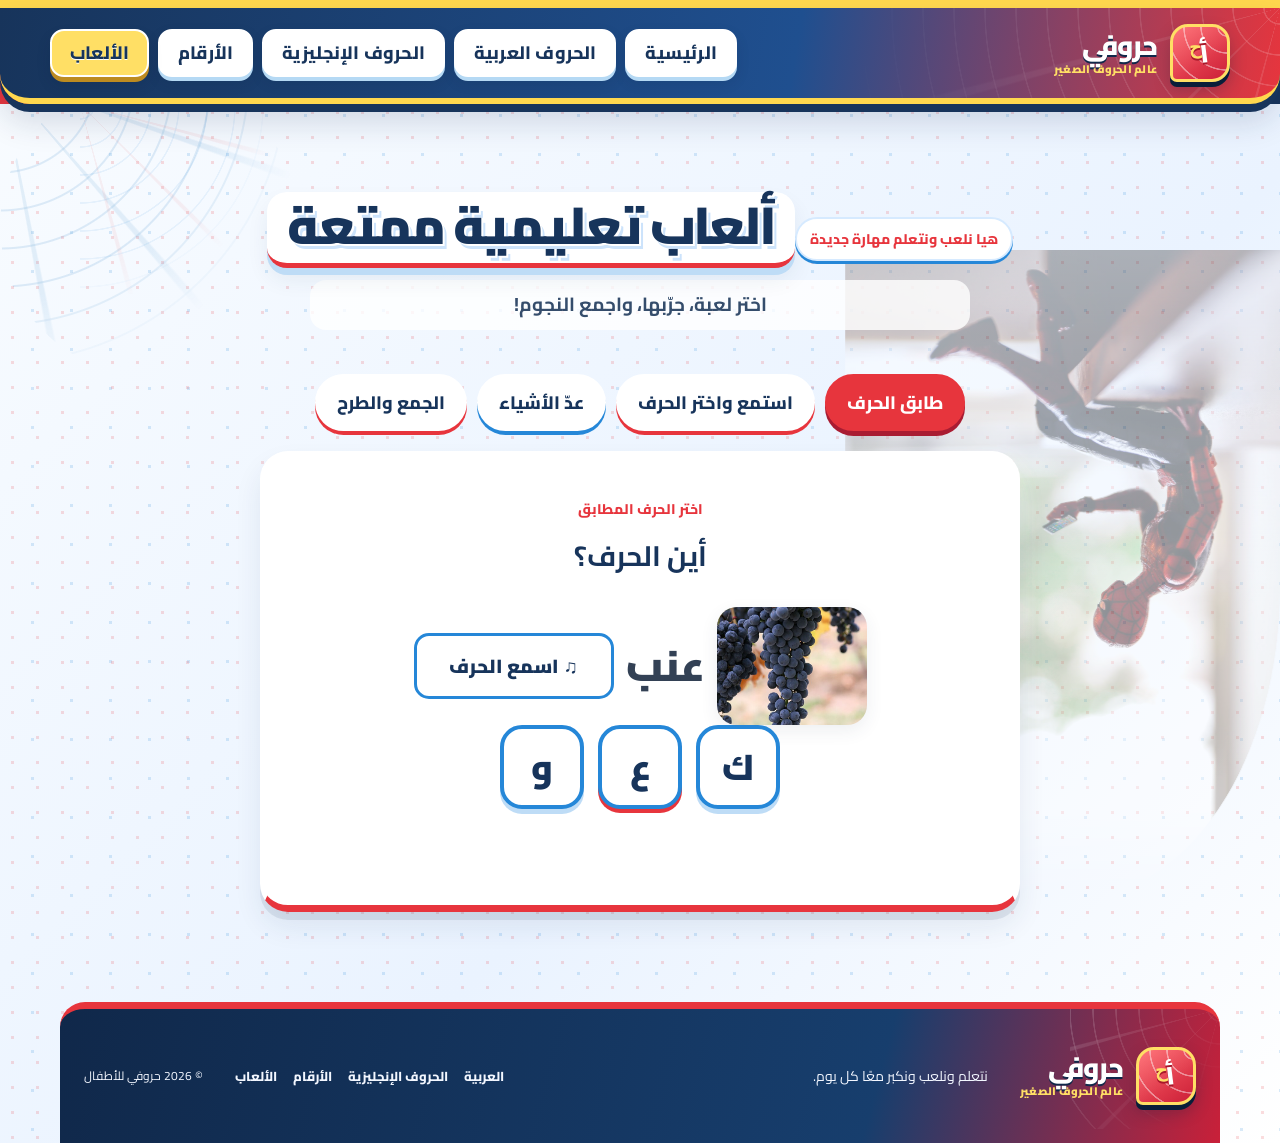
==== commit e8b83677: "Kids redesign:" ====
--- a/games.html
+++ b/games.html
@@ -1,4 +1,4 @@
-<!doctype html><html lang="ar" dir="rtl"><head><meta charset="utf-8"><meta name="viewport" content="width=device-width,initial-scale=1"><title>ألعاب حروفي للأطفال</title><link href="https://fonts.googleapis.com/css2?family=Cairo:wght@400;600;700;800&family=Nunito:wght@400;600;700;800;900&display=swap" rel="stylesheet"><link rel="stylesheet" href="css/style.css"><link rel="stylesheet" href="css/games.css?v=2"><link rel="stylesheet" href="css/responsive.css?v=10"><script defer src="js/data.js"></script><script defer src="js/photos.js?v=2"></script><script defer src="js/illustrations.js?v=4"></script><script defer src="js/app.js?v=5"></script></head><body><header id="header"></header><main class="page-main" data-page="games"><div class="page-intro"><span class="eyebrow">هيا نلعب ونتعلم مهارة جديدة</span><h1>ألعاب تعليمية ممتعة</h1><p>اختر لعبة، جرّبها، واجمع النجوم!</p></div><div class="game-tabs" role="tablist"><button class="tab active" data-game="match">طابق الحرف</button><button class="tab" data-game="sound">استمع واختر الحرف</button><button class="tab" data-game="count">عدّ الأشياء</button><button class="tab" data-game="math">الجمع والطرح</button></div><section class="game-box" id="gameBox"></section><section class="math-practice" id="mathPractice" hidden><div class="math-heading"><span class="eyebrow">تدريب ممتع</span><h2>هيا نتعلم الجمع والطرح!</h2><p>اختر العملية ثم أجب عن المسألة.</p></div><div class="math-modes"><button class="math-mode active" data-operation="add">الجمع ＋</button><button class="math-mode" data-operation="subtract">الطرح −</button></div><div id="mathQuestion" class="math-question" aria-live="polite"></div></section></main><footer id="footer"></footer></body></html>
+<!doctype html><html lang="ar" dir="rtl"><head><meta charset="utf-8"><meta name="viewport" content="width=device-width,initial-scale=1"><title>ألعاب حروفي للأطفال</title><link href="https://fonts.googleapis.com/css2?family=Cairo:wght@400;600;700;800&family=Nunito:wght@400;600;700;800;900&display=swap" rel="stylesheet"><link rel="stylesheet" href="css/style.css"><link rel="stylesheet" href="css/games.css?v=2"><link rel="stylesheet" href="css/responsive.css?v=10"><link rel="stylesheet" href="css/kids.css?v=2"><script defer src="js/data.js"></script><script defer src="js/photos.js?v=2"></script><script defer src="js/illustrations.js?v=4"></script><script defer src="js/app.js?v=9"></script><script defer src="js/kids.js?v=2"></script></head><body><header id="header"></header><main class="page-main" data-page="games"><div class="page-intro"><span class="eyebrow">هيا نلعب ونتعلم مهارة جديدة</span><h1>ألعاب تعليمية ممتعة</h1><p>اختر لعبة، جرّبها، واجمع النجوم!</p></div><div class="game-tabs" role="tablist"><button class="tab active" data-game="match">طابق الحرف</button><button class="tab" data-game="sound">استمع واختر الحرف</button><button class="tab" data-game="count">عدّ الأشياء</button><button class="tab" data-game="math">الجمع والطرح</button></div><section class="game-box" id="gameBox"></section><section class="math-practice" id="mathPractice" hidden><div class="math-heading"><span class="eyebrow">تدريب ممتع</span><h2>هيا نتعلم الجمع والطرح!</h2><p>اختر العملية ثم أجب عن المسألة.</p></div><div class="math-modes"><button class="math-mode active" data-operation="add">الجمع ＋</button><button class="math-mode" data-operation="subtract">الطرح −</button></div><div id="mathQuestion" class="math-question" aria-live="polite"></div></section></main><footer id="footer"></footer></body></html>
 
 
 
--- a/css/kids.css
+++ b/css/kids.css
@@ -0,0 +1,120 @@
+/* Horoofy Kids: final polish layer. Keeps the red / blue comic-hero identity, makes it bigger, brighter and easier for small hands. Loaded last. */
+:root{--hero-red:#e7353d;--hero-red-d:#a91c32;--hero-blue:#2587d8;--hero-blue-d:#17345b;--hero-yellow:#ffdf65}
+html{-webkit-text-size-adjust:100%}
+body{font-family:'Cairo','Nunito',sans-serif;overflow-x:hidden}
+button{font-family:inherit;-webkit-tap-highlight-color:transparent;touch-action:manipulation}
+:focus-visible{outline:4px solid var(--hero-yellow);outline-offset:3px}
+
+/* navigation: lighter, bigger targets, no photo overlay */
+.nav-wrap::after{display:none}
+.nav-wrap{background:linear-gradient(100deg,#17345b 0%,#1f4f8f 62%,#e7353d 100%)}
+.nav-links a{min-height:48px;display:inline-flex;align-items:center;padding:8px 18px;font-size:18px;font-weight:800}
+.menu-toggle{min-width:52px;min-height:52px;font-size:28px;border-radius:16px}
+
+/* readable labels */
+.eyebrow{font-size:14px;letter-spacing:0;text-transform:none;color:var(--hero-red);font-weight:800}
+.hero-copy::before{font-size:16px;padding:8px 18px}
+.btn{min-height:56px;font-size:19px;padding:12px 26px}
+.btn.primary{background:var(--hero-red);box-shadow:0 6px 0 var(--hero-red-d)}
+.btn.primary:active{box-shadow:0 2px 0 var(--hero-red-d)}
+.btn.secondary{border:3px solid var(--hero-blue);color:var(--hero-blue-d)}
+
+/* home hero */
+.hero-photo{height:380px;align-self:center}
+.hero-photo-main{height:100%}
+.hero-photo-stack{grid-row:1/3;height:100%;grid-template-rows:1fr 1fr}
+.hero-photo-stack img{height:100%}
+.hero-photo-caption{left:50%;right:auto;transform:translateX(-50%);bottom:-16px;white-space:nowrap;font-size:15px}
+.hero{margin-bottom:28px}
+
+/* home category cards: room for the arrow */
+.category{padding:18px 18px 52px;min-height:220px;background:#fff!important}
+.category h3{font-size:22px;color:var(--hero-blue-d)}
+.category p{font-size:15px;color:#41566f;line-height:1.5}
+.category .arrow{right:auto;left:16px;bottom:14px;width:38px;height:38px;border-radius:50%;display:grid;place-items:center;background:var(--hero-red);color:#fff;font-size:20px}
+.category.mint{border-bottom-color:var(--hero-red)}.category.yellow{border-bottom-color:#e6b800}.category.pink{border-bottom-color:var(--hero-red)}
+
+/* letters */
+.letter-card{min-height:150px;background:#fff;border:3px solid #fff;border-bottom:6px solid var(--hero-blue)}
+.letter-card:active{transform:scale(.96)}
+.letter-card strong{font-size:18px}
+.letter-card>span:nth-of-type(2){font-size:15px}
+.listen{font-size:20px;color:var(--hero-red)}
+
+.detail-actions .btn{flex:1 1 150px}
+.pager button{min-width:92px;min-height:52px;border-radius:999px;border:3px solid var(--hero-blue);background:#fff;color:var(--hero-blue-d);font-weight:900;font-size:17px}
+.pager button:disabled{opacity:.4}
+
+/* numbers: colorful cards, bigger apples */
+.number-card{background:#fff!important;border:3px solid #fff;border-bottom:6px solid var(--hero-blue);box-shadow:0 8px 0 #17345b14,0 12px 22px #17345b14;cursor:pointer}
+.number-card:nth-child(2n){border-bottom-color:var(--hero-red)}
+.number-card:nth-child(3n){border-bottom-color:#e6b800}
+.number-card:active{transform:scale(.96)}
+.number-card>b{font-size:52px;color:var(--hero-red)}
+.number-card>span:nth-child(2){font-size:20px;color:var(--hero-blue-d)}
+.count-objects{grid-template-columns:repeat(5,28px);grid-auto-rows:28px;max-width:170px;gap:5px}
+.count-objects img{width:28px!important;height:28px!important;max-width:28px;max-height:28px}
+
+/* games */
+.game-prompt{color:var(--hero-blue-d)}
+.game-tabs{gap:10px;flex-wrap:wrap;justify-content:center}
+.game-tabs .tab{min-height:52px;padding:10px 20px;font-size:18px;font-weight:800;border-radius:999px}
+.choice{min-width:84px;min-height:84px;background:#fff;color:var(--hero-blue-d);border:4px solid var(--hero-blue);font-size:36px;box-shadow:0 5px 0 #bedcf6}
+.choice:hover:not(:disabled){background:#eaf4ff}
+.choice:active:not(:disabled){transform:translateY(3px);box-shadow:0 1px 0 #bedcf6}
+.game-box .btn{min-width:200px}
+
+/* footer: keep the figurine from bleeding under it */
+footer{position:relative;z-index:2}
+
+@media(max-width:640px){
+  body::after{opacity:.1;width:180px;height:260px}
+  .nav-links a{font-size:20px;min-height:54px}
+  .hero{padding:22px 16px 34px;margin:18px 10px 24px;border-radius:28px}
+  .hero-copy h1{font-size:34px;line-height:1.35}
+  .hero-copy p{font-size:18px}
+  .actions{flex-direction:column;align-items:stretch}
+  .actions .btn{width:100%}
+  .hero-photo{height:290px;margin:8px 4px 24px}
+  .category-grid{grid-template-columns:1fr 1fr;gap:12px}
+  .category{min-height:190px;padding:14px 12px 50px}
+  .category h3{font-size:18px}
+  .category p{font-size:14px}
+  .cat-art{margin-inline:auto}
+  .letter-grid{grid-template-columns:repeat(3,1fr);gap:9px}
+  .letter-card{min-height:150px;padding:10px 4px}
+  .letter-card strong{font-size:16px}
+  .letter-card>span:nth-of-type(2){font-size:13px}
+  .page-intro h1{font-size:30px}
+  .page-intro p{font-size:17px}
+  .detail{padding:18px 14px;margin-top:22px}
+  .detail-actions{flex-direction:column}
+  .detail-actions .btn{width:100%;white-space:nowrap}
+  .number-grid{grid-template-columns:1fr 1fr}
+  .number-card{min-height:200px;padding:12px 6px}
+  .count-objects{grid-template-columns:repeat(5,24px);grid-auto-rows:24px;max-width:136px;gap:4px}
+  .count-objects img{width:24px!important;height:24px!important;max-width:24px;max-height:24px}
+  .game-tabs .tab{flex:1 1 44%;padding:10px 8px;font-size:16px}
+  .game-box{padding:18px 12px}
+  .game-box .btn{width:100%;white-space:nowrap}
+  .choice{min-width:78px;min-height:78px;font-size:34px;margin:0 4px}
+  .footer-links{flex-wrap:wrap;gap:14px}
+  .footer-links a{min-height:44px;display:inline-flex;align-items:center}
+}
+@media(prefers-reduced-motion:reduce){*{animation:none!important;transition:none!important}}
+
+/* phones: letters in two readable columns */
+@media(max-width:480px){
+  .letter-grid{grid-template-columns:repeat(2,1fr);gap:12px}
+  .letter-card{min-height:200px;padding:12px 8px}
+  .letter-art{width:72px;height:72px;font-size:44px}
+  .letter-card .word-thumb{width:96px;height:80px;object-fit:cover}
+  .letter-card strong{font-size:20px}
+  .letter-card>span:nth-of-type(2){font-size:16px}
+}
+.letter-card.is-heard{border-color:var(--hero-yellow);box-shadow:0 0 0 4px var(--hero-yellow),0 10px 22px #17345b2a}
+.game-feedback,.math-feedback{font-size:22px;font-weight:900;min-height:34px}
+.game-feedback{color:var(--hero-red)}
+.game-feedback.correct,.math-feedback.correct{color:#188850}
+.choice.is-good,.math-answer.right-answer{background:#dcf8e9;border-color:#2fb36f;box-shadow:0 5px 0 #a1dfbd}
+.choice.is-oops{background:#ffe9ea;border-color:var(--hero-red);box-shadow:0 5px 0 #f4b6ba}
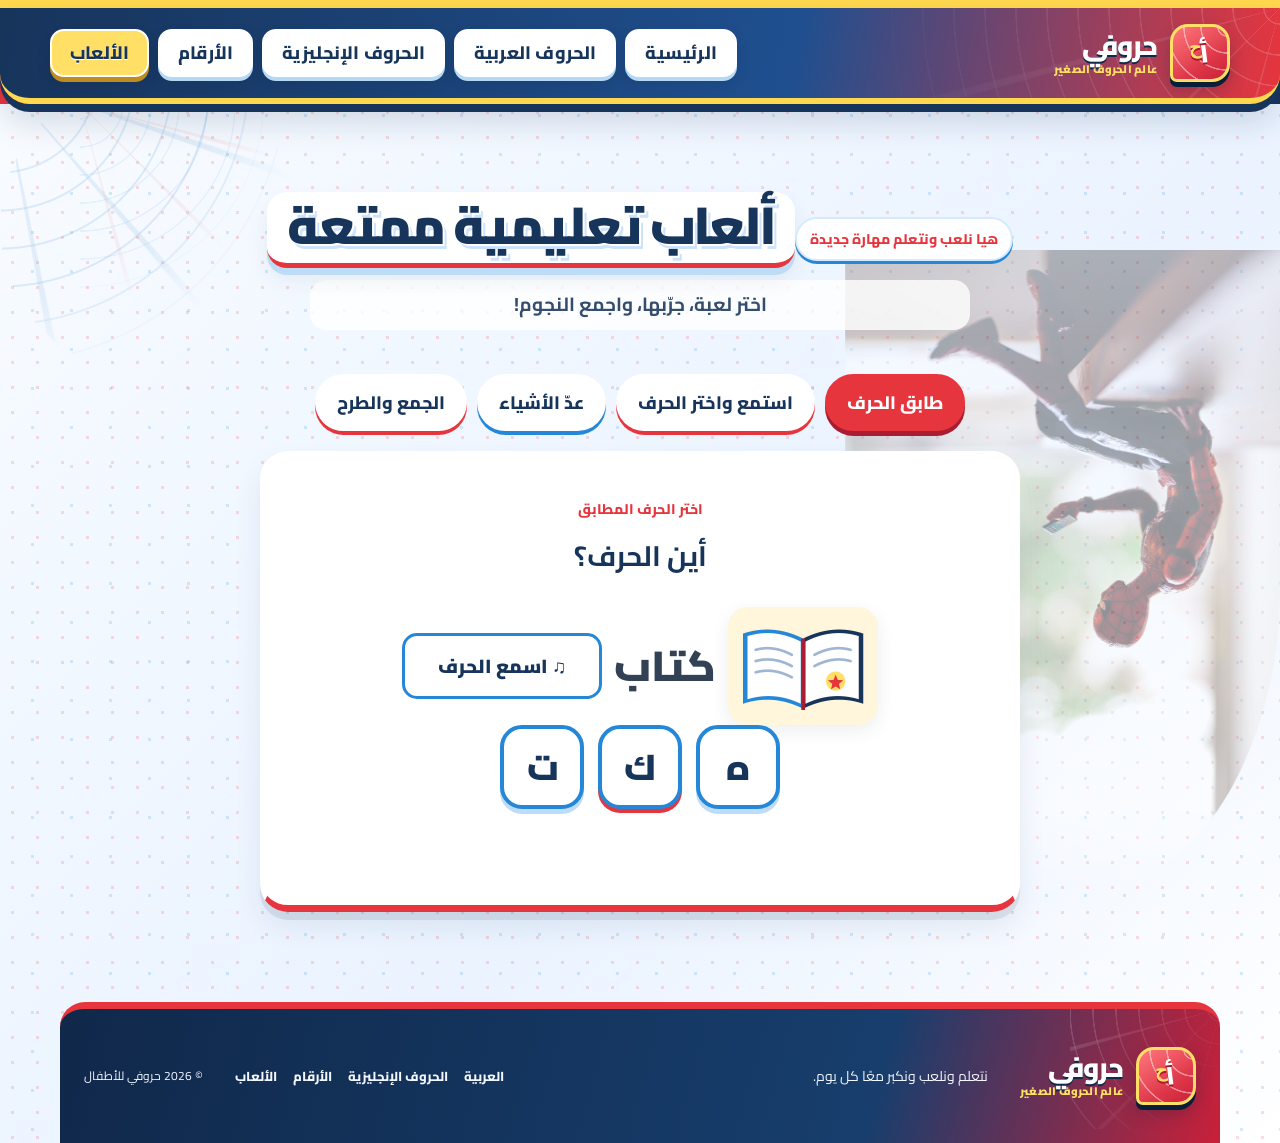
==== commit 808cf1b4: "Bump asset versions Updated the version of the kids.css and app.js files." ====
--- a/games.html
+++ b/games.html
@@ -1,7 +1,6 @@
-<!doctype html><html lang="ar" dir="rtl"><head><meta charset="utf-8"><meta name="viewport" content="width=device-width,initial-scale=1"><title>ألعاب حروفي للأطفال</title><link href="https://fonts.googleapis.com/css2?family=Cairo:wght@400;600;700;800&family=Nunito:wght@400;600;700;800;900&display=swap" rel="stylesheet"><link rel="stylesheet" href="css/style.css"><link rel="stylesheet" href="css/games.css?v=2"><link rel="stylesheet" href="css/responsive.css?v=10"><link rel="stylesheet" href="css/kids.css?v=2"><script defer src="js/data.js"></script><script defer src="js/photos.js?v=2"></script><script defer src="js/illustrations.js?v=4"></script><script defer src="js/app.js?v=9"></script><script defer src="js/kids.js?v=2"></script></head><body><header id="header"></header><main class="page-main" data-page="games"><div class="page-intro"><span class="eyebrow">هيا نلعب ونتعلم مهارة جديدة</span><h1>ألعاب تعليمية ممتعة</h1><p>اختر لعبة، جرّبها، واجمع النجوم!</p></div><div class="game-tabs" role="tablist"><button class="tab active" data-game="match">طابق الحرف</button><button class="tab" data-game="sound">استمع واختر الحرف</button><button class="tab" data-game="count">عدّ الأشياء</button><button class="tab" data-game="math">الجمع والطرح</button></div><section class="game-box" id="gameBox"></section><section class="math-practice" id="mathPractice" hidden><div class="math-heading"><span class="eyebrow">تدريب ممتع</span><h2>هيا نتعلم الجمع والطرح!</h2><p>اختر العملية ثم أجب عن المسألة.</p></div><div class="math-modes"><button class="math-mode active" data-operation="add">الجمع ＋</button><button class="math-mode" data-operation="subtract">الطرح −</button></div><div id="mathQuestion" class="math-question" aria-live="polite"></div></section></main><footer id="footer"></footer></body></html>
+<!doctype html><html lang="ar" dir="rtl"><head><meta charset="utf-8"><meta name="viewport" content="width=device-width,initial-scale=1"><title>ألعاب حروفي للأطفال</title><link href="https://fonts.googleapis.com/css2?family=Cairo:wght@400;600;700;800&family=Nunito:wght@400;600;700;800;900&display=swap" rel="stylesheet"><link rel="stylesheet" href="css/style.css"><link rel="stylesheet" href="css/games.css?v=2"><link rel="stylesheet" href="css/responsive.css?v=10"><link rel="stylesheet" href="css/kids.css?v=3"><script defer src="js/data.js"></script><script defer src="js/photos.js?v=2"></script><script defer src="js/illustrations.js?v=4"></script><script defer src="js/app.js?v=11"></script><script defer src="js/kids.js?v=2"></script></head><body><header id="header"></header><main class="page-main" data-page="games"><div class="page-intro"><span class="eyebrow">هيا نلعب ونتعلم مهارة جديدة</span><h1>ألعاب تعليمية ممتعة</h1><p>اختر لعبة، جرّبها، واجمع النجوم!</p></div><div class="game-tabs" role="tablist"><button class="tab active" data-game="match">طابق الحرف</button><button class="tab" data-game="sound">استمع واختر الحرف</button><button class="tab" data-game="count">عدّ الأشياء</button><button class="tab" data-game="math">الجمع والطرح</button></div><section class="game-box" id="gameBox"></section><section class="math-practice" id="mathPractice" hidden><div class="math-heading"><span class="eyebrow">تدريب ممتع</span><h2>هيا نتعلم الجمع والطرح!</h2><p>اختر العملية ثم أجب عن المسألة.</p></div><div class="math-modes"><button class="math-mode active" data-operation="add">الجمع ＋</button><button class="math-mode" data-operation="subtract">الطرح −</button></div><div id="mathQuestion" class="math-question" aria-live="polite"></div></section></main><footer id="footer"></footer></body></html>
 
 
 
 
 
-
--- a/css/kids.css
+++ b/css/kids.css
@@ -118,3 +118,20 @@
 .game-feedback.correct,.math-feedback.correct{color:#188850}
 .choice.is-good,.math-answer.right-answer{background:#dcf8e9;border-color:#2fb36f;box-shadow:0 5px 0 #a1dfbd}
 .choice.is-oops{background:#ffe9ea;border-color:var(--hero-red);box-shadow:0 5px 0 #f4b6ba}
+
+/* nav v3: all 6 sections, bottom tab bar on phones */
+.nav-links a .ni{display:none}.nav-links a .nt em{display:none}.nav-links a .nt b{font:inherit}
+.nav-links{flex-wrap:nowrap}.nav-links a{white-space:nowrap}
+@media(max-width:1100px){.nav-links a{padding:9px 10px;font-size:15px;min-height:44px}.nav-links{gap:5px}}
+@media(max-width:820px){.nav-links a .nt b{display:none}.nav-links a .nt em{display:inline;font-style:normal;font-weight:900}.nav-links a{padding:9px 11px;font-size:15px}}
+@media(max-width:640px){
+ .nav-wrap{height:70px;overflow:hidden}.menu-toggle{display:none!important}
+ body{padding-bottom:84px}
+ .nav-links,.nav-links.open{display:grid!important;grid-template-columns:repeat(5,1fr);position:fixed;z-index:50;left:0;right:0;bottom:0;top:auto;gap:2px;padding:6px 4px calc(6px + env(safe-area-inset-bottom));background:#10284a;border:0;border-top:4px solid #ffdf65;border-radius:18px 18px 0 0;box-shadow:0 -6px 18px #10284a40;flex-direction:row}
+ .nav-links a{display:flex!important;flex-direction:column;align-items:center;justify-content:center;gap:2px;min-height:60px;margin:0;padding:4px 1px;border:0;border-radius:12px;background:transparent;color:#fff;box-shadow:none;font-size:12px;transform:none!important}
+ .nav-links a .ni{display:block;font-size:22px;line-height:1;font-weight:900}
+ .nav-links a .nt b{display:none}.nav-links a .nt em{display:block;font-size:12px;line-height:1.1;font-weight:800}
+ .nav-links a.active{background:#ffdf65;color:#17345b;box-shadow:none}
+ .nav-links a:hover{background:#1f4f8f;color:#fff}.nav-links a.active:hover{background:#ffdf65;color:#17345b}
+ footer{padding-bottom:20px}
+}
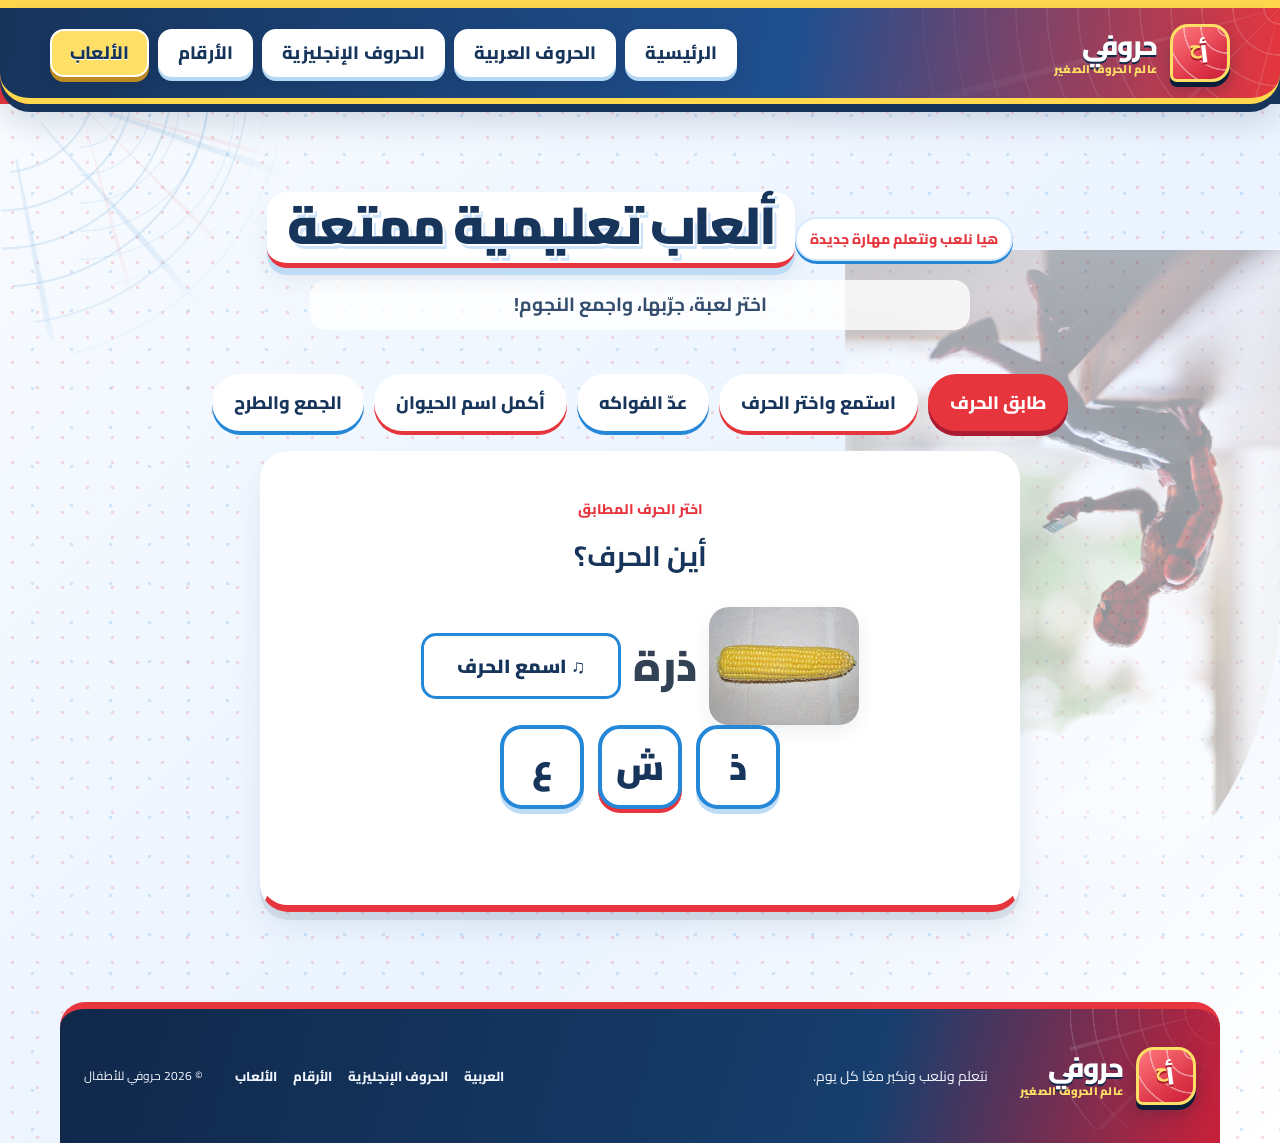
==== commit 15fed877: "Add files via upload" ====
--- a/games.html
+++ b/games.html
@@ -1,4 +1,4 @@
-<!doctype html><html lang="ar" dir="rtl"><head><meta charset="utf-8"><meta name="viewport" content="width=device-width,initial-scale=1"><title>ألعاب حروفي للأطفال</title><link href="https://fonts.googleapis.com/css2?family=Cairo:wght@400;600;700;800&family=Nunito:wght@400;600;700;800;900&display=swap" rel="stylesheet"><link rel="stylesheet" href="css/style.css"><link rel="stylesheet" href="css/games.css?v=2"><link rel="stylesheet" href="css/responsive.css?v=10"><link rel="stylesheet" href="css/kids.css?v=3"><script defer src="js/data.js"></script><script defer src="js/photos.js?v=2"></script><script defer src="js/illustrations.js?v=4"></script><script defer src="js/app.js?v=11"></script><script defer src="js/kids.js?v=2"></script></head><body><header id="header"></header><main class="page-main" data-page="games"><div class="page-intro"><span class="eyebrow">هيا نلعب ونتعلم مهارة جديدة</span><h1>ألعاب تعليمية ممتعة</h1><p>اختر لعبة، جرّبها، واجمع النجوم!</p></div><div class="game-tabs" role="tablist"><button class="tab active" data-game="match">طابق الحرف</button><button class="tab" data-game="sound">استمع واختر الحرف</button><button class="tab" data-game="count">عدّ الأشياء</button><button class="tab" data-game="math">الجمع والطرح</button></div><section class="game-box" id="gameBox"></section><section class="math-practice" id="mathPractice" hidden><div class="math-heading"><span class="eyebrow">تدريب ممتع</span><h2>هيا نتعلم الجمع والطرح!</h2><p>اختر العملية ثم أجب عن المسألة.</p></div><div class="math-modes"><button class="math-mode active" data-operation="add">الجمع ＋</button><button class="math-mode" data-operation="subtract">الطرح −</button></div><div id="mathQuestion" class="math-question" aria-live="polite"></div></section></main><footer id="footer"></footer></body></html>
+<!doctype html><html lang="ar" dir="rtl"><head><meta charset="utf-8"><meta name="viewport" content="width=device-width,initial-scale=1"><title>ألعاب حروفي للأطفال</title><link href="https://fonts.googleapis.com/css2?family=Cairo:wght@400;600;700;800&family=Nunito:wght@400;600;700;800;900&display=swap" rel="stylesheet"><link rel="stylesheet" href="css/style.css"><link rel="stylesheet" href="css/games.css?v=2"><link rel="stylesheet" href="css/responsive.css?v=10"><link rel="stylesheet" href="css/kids.css?v=5"><script defer src="js/data.js?v=2"></script><script defer src="js/photos.js?v=2"></script><script defer src="js/illustrations.js?v=4"></script><script defer src="js/app.js?v=15"></script><script defer src="js/kids.js?v=2"></script></head><body><header id="header"></header><main class="page-main" data-page="games"><div class="page-intro"><span class="eyebrow">هيا نلعب ونتعلم مهارة جديدة</span><h1>ألعاب تعليمية ممتعة</h1><p>اختر لعبة، جرّبها، واجمع النجوم!</p></div><div class="game-tabs" role="tablist"><button class="tab active" data-game="match">طابق الحرف</button><button class="tab" data-game="sound">استمع واختر الحرف</button><button class="tab" data-game="count">عدّ الفواكه</button><button class="tab" data-game="animal-ar">أكمل اسم الحيوان</button><button class="tab" data-game="math">الجمع والطرح</button></div><section class="game-box" id="gameBox"></section><section class="math-practice" id="mathPractice" hidden><div class="math-heading"><span class="eyebrow">تدريب ممتع</span><h2>هيا نتعلم الجمع والطرح!</h2><p>اختر العملية ثم أجب عن المسألة.</p></div><div class="math-modes"><button class="math-mode active" data-operation="add">الجمع ＋</button><button class="math-mode" data-operation="subtract">الطرح −</button></div><div id="mathQuestion" class="math-question" aria-live="polite"></div></section></main><footer id="footer"></footer></body></html>
 
 
 
--- a/css/kids.css
+++ b/css/kids.css
@@ -135,3 +135,13 @@
  .nav-links a:hover{background:#1f4f8f;color:#fff}.nav-links a.active:hover{background:#ffdf65;color:#17345b}
  footer{padding-bottom:20px}
 }
+
+.fruit-name{font-family:Cairo,sans-serif;font-weight:800;font-size:15px;color:#647483;margin-top:auto}
+.animal-prompt{flex-direction:column;gap:14px}
+.animal-word{display:inline-flex;align-items:center;justify-content:center;gap:6px;font-family:Cairo,Nunito,sans-serif;font-size:56px;font-weight:900;line-height:1.2;color:#17345b}
+.animal-word .blank{font-style:normal;display:inline-flex;align-items:center;justify-content:center;min-width:64px;height:68px;border:4px dashed #e7353d;border-radius:16px;color:#e7353d;background:#fff4f4}
+.animal-word .blank.filled{border-style:solid;border-color:#58c98d;color:#1f9d63;background:#eafaf2}
+.animal-word b{font-weight:900}
+@media(max-width:640px){.animal-word{font-size:46px}.animal-word .blank{min-width:56px;height:58px}}
+.count-objects img{border-radius:0!important;object-fit:contain!important;background:transparent!important}
+.objects img{border-radius:0;box-shadow:none;object-fit:contain;width:54px;height:54px}
